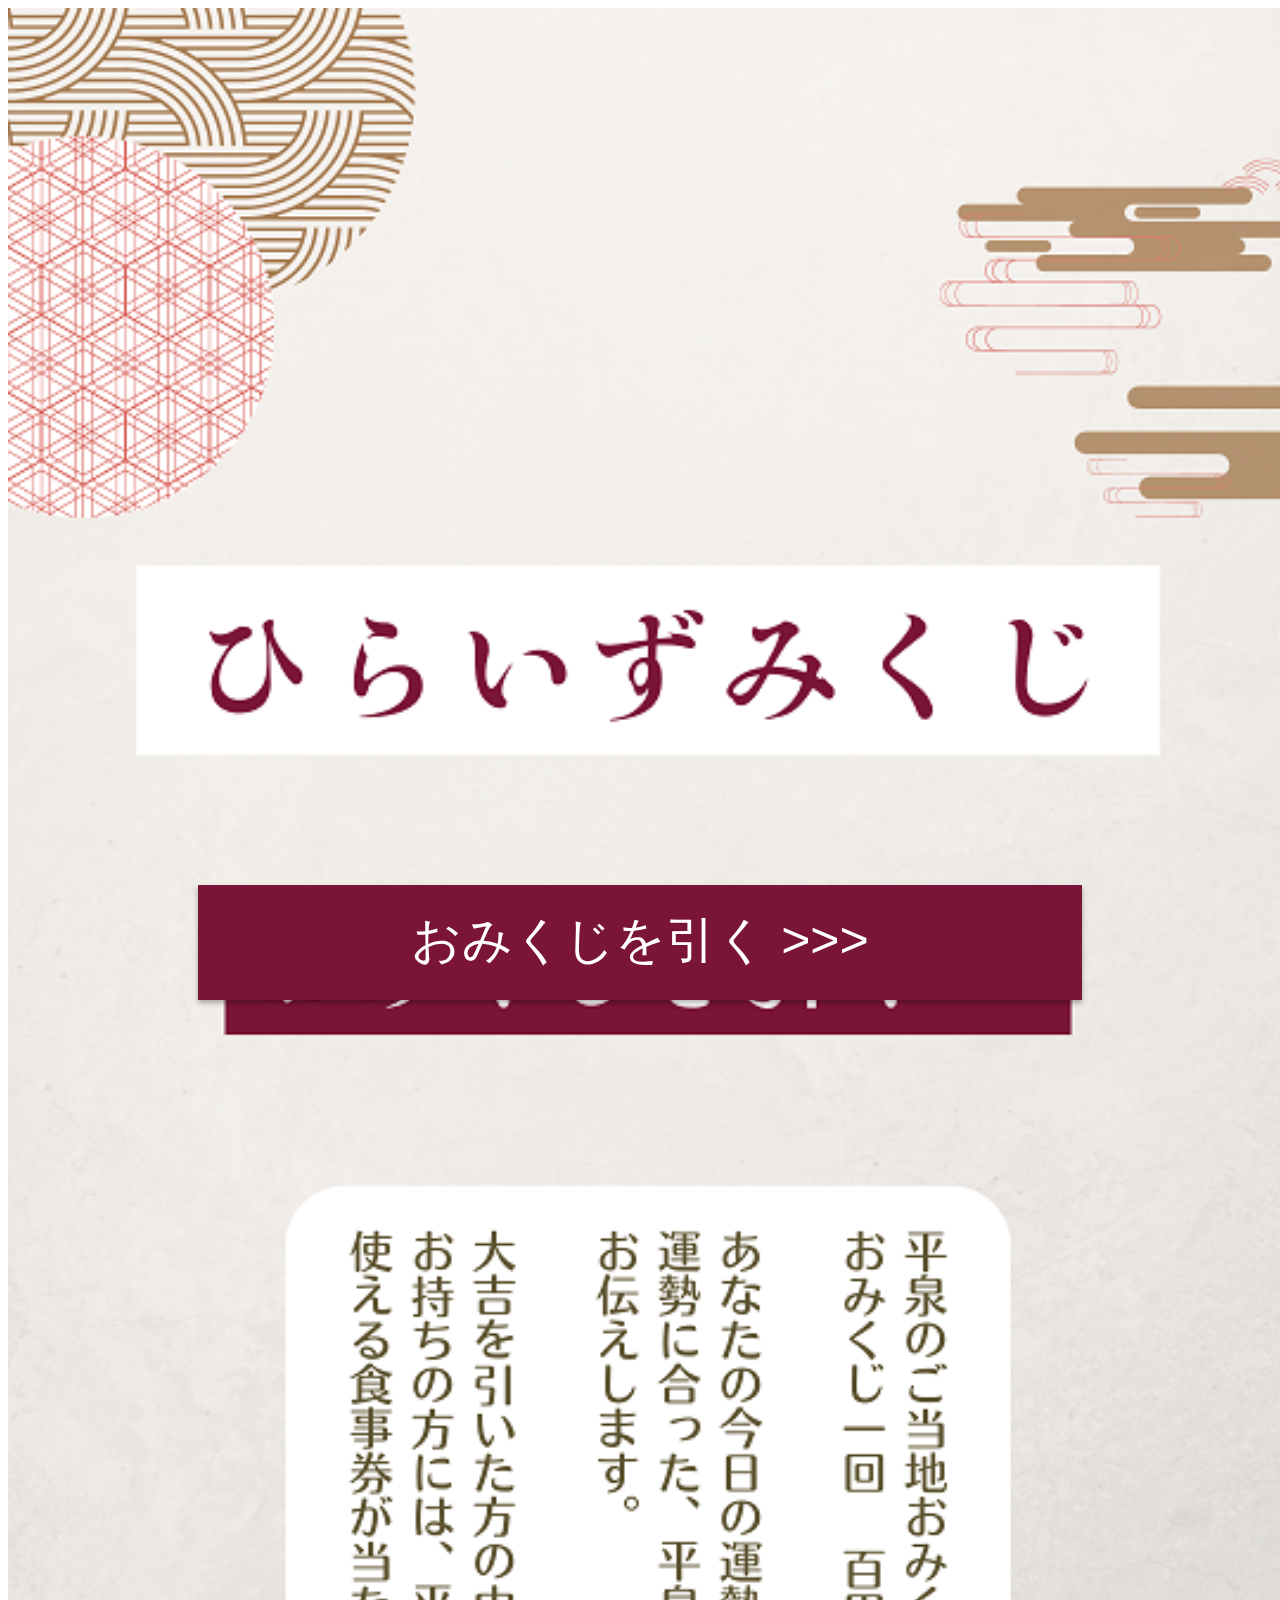
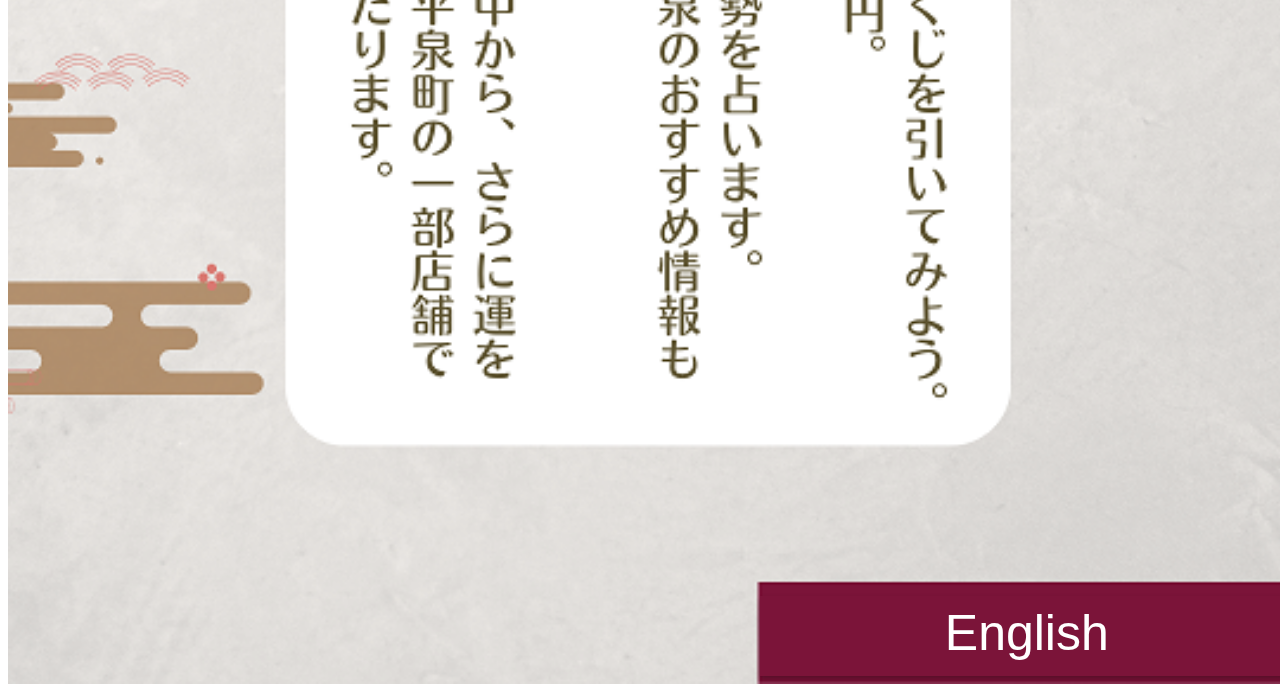
==== templates/index.html @ 28a49ebe "draw omikuji" ====
<!DOCTYPE html>
<html>

<head>
        <link rel="stylesheet" type="text/css" href="../static/css/index_style.css" />
        <title>Hiraizu-mikuji</title>
</head>

<body>
        <div class="photo">
                <div class="button">
                        <a href="/result" class="btn btn--orange btn--cubic btn--shadow">おみくじを引く >>> </a>
                        <img src="../static/top_image.png">
                        <a href="" class="btn btn--language btn--cubic btn--shadow">English </a>
                </div>
        </div>
</body>

</html>
---- static/css/index_style.css ----
*,
*:before,
*:after {
  -webkit-box-sizing: inherit;
  box-sizing: inherit;
}

html {
  -webkit-box-sizing: border-box;
  box-sizing: border-box;
  font-size: 62.5%;
  /*rem算出をしやすくするために*/
}

.photo {
  /* background-image: url(../top_image.png);
  background-size: cover;
  background-position: center; */
  /* width: 100%;
  height: 1000px; */
  position: relative;
}

.photo img {
  width: 100vw;
}

a.btn--orange {
  color: #fff;
  background-color: #7b1439;
  border-bottom: 5px solid #7b1439;
  display: block;
  /* height: 40px; */
  width: 70%;
  margin: 0 auto;
  text-align: center;
  line-height: 110px;
  font-family: "kaisei tokumin", sans-serif;
  font-size: 50px;
  text-decoration: unset;
  position: absolute;
  top: 38.5%;
  left: 15%;
}

a.btn--language {
  color: #fff;
  background-color: #7b1439;
  border-bottom: 5px solid #7b1439;
  display: block;
  /* height: 40px; */
  width: 42.2%;
  margin: 0 auto;
  text-align: center;
  line-height: 75px;
  font-family: "kaisei tokumin", sans-serif;
  font-size: 50px;
  text-decoration: unset;
  position: absolute;
  left: 59.5%;
  bottom: 0.4%;
}

a.btn--orange:hover {
  margin-top: 3px;
  color: #fff;
  background: #7b1439;
  border-bottom: 2px solid #7b1439;
}

a.btn--shadow {
  -webkit-box-shadow: 0 3px 5px rgba(0, 0, 0, .3);
  box-shadow: 0 3px 5px rgba(0, 0, 0, .3);
}
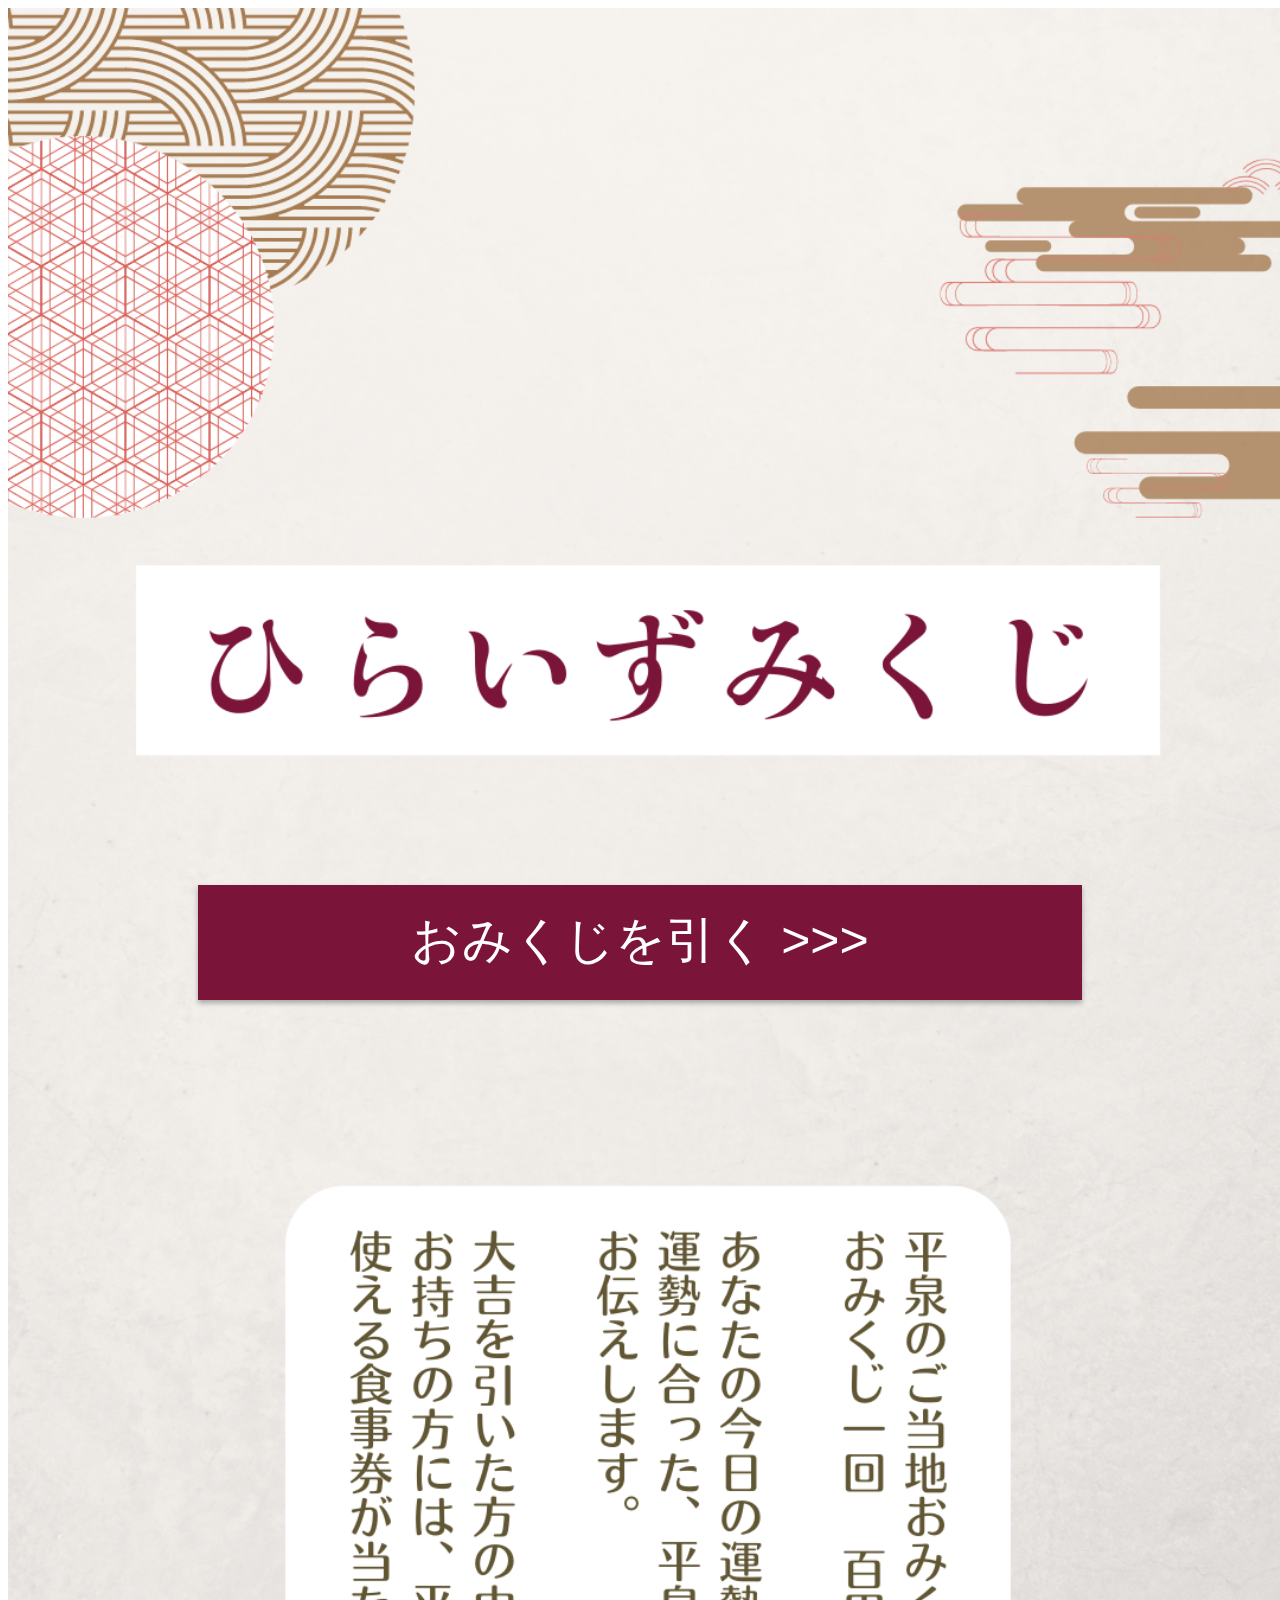
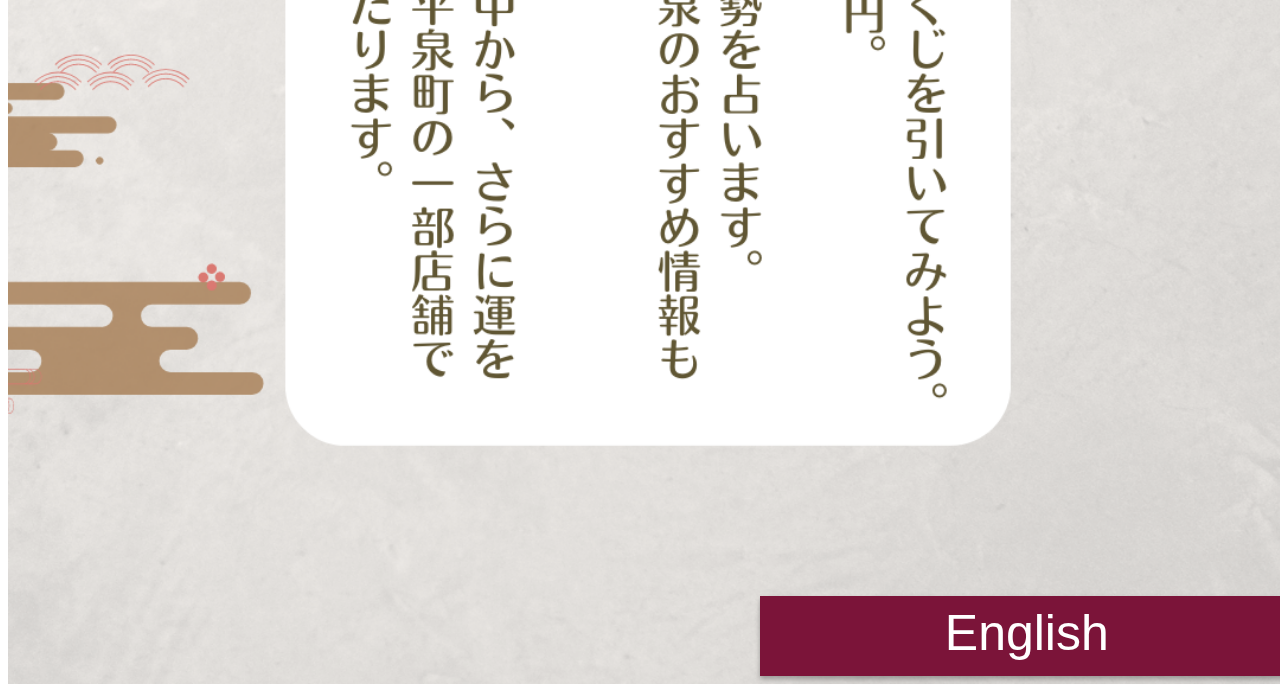
==== commit 8dad8f52: "video added" ====
--- a/templates/index.html
+++ b/templates/index.html
@@ -9,9 +9,9 @@
 <body>
         <div class="photo">
                 <div class="button">
-                        <a href="/result" class="btn btn--orange btn--cubic btn--shadow">おみくじを引く >>> </a>
+                        <a href="/hiku" class="btn btn--orange btn--cubic btn--shadow">おみくじを引く >>> </a>
                         <img src="../static/top_image.png">
-                        <a href="" class="btn btn--language btn--cubic btn--shadow">English </a>
+                        <a href="/top_eng" class="btn btn--language btn--cubic btn--shadow">English </a>
                 </div>
         </div>
 </body>
--- a/static/css/index_style.css
+++ b/static/css/index_style.css
@@ -31,7 +31,7 @@
   border-bottom: 5px solid #7b1439;
   display: block;
   /* height: 40px; */
-  width: 70%;
+  width: 70%; 
   margin: 0 auto;
   text-align: center;
   line-height: 110px;
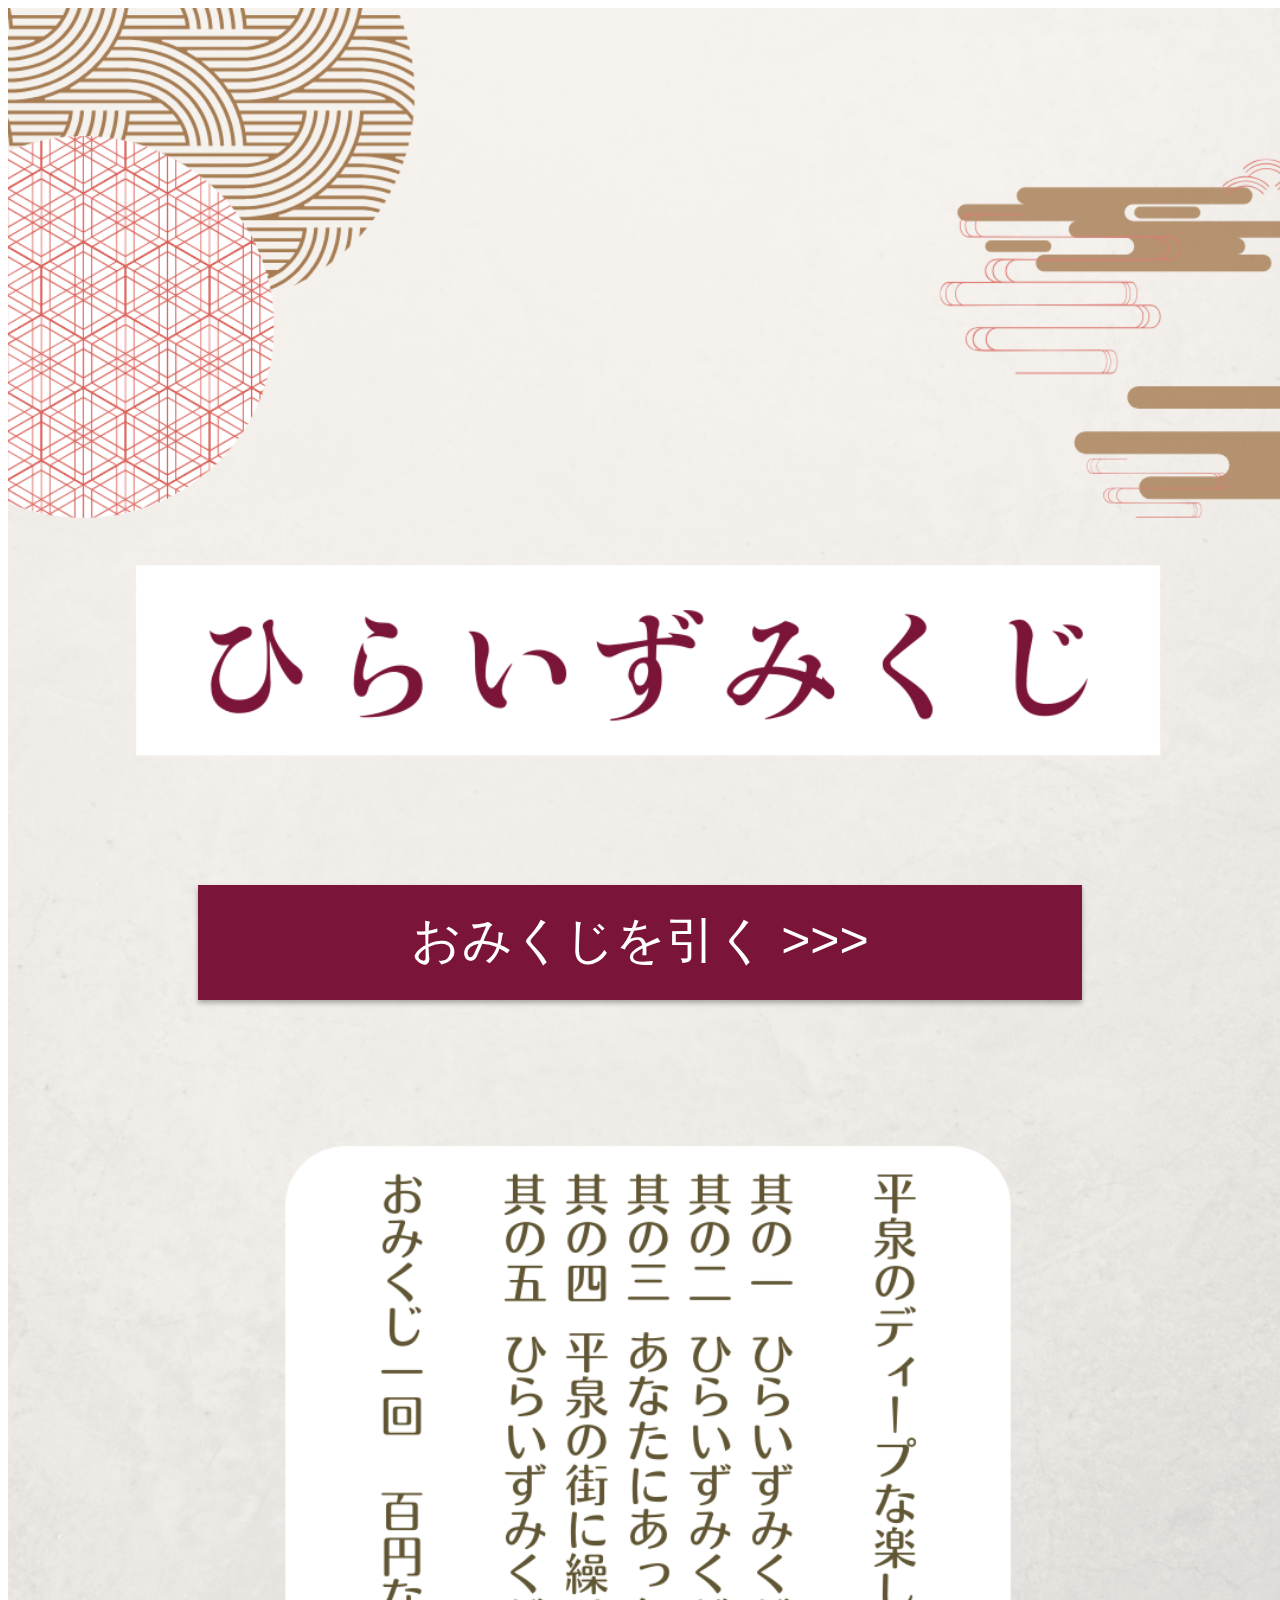
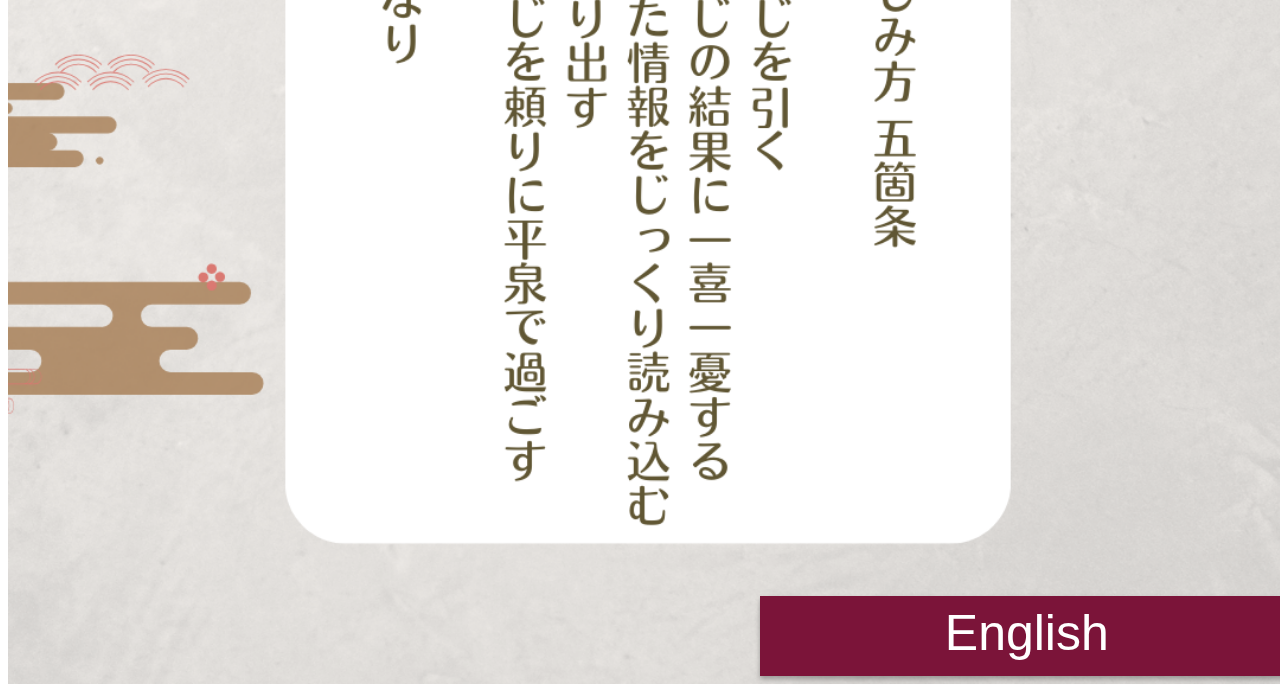
==== commit 8d567524: "top画像変更" ====
--- a/templates/index.html
+++ b/templates/index.html
@@ -10,7 +10,7 @@
         <div class="photo">
                 <div class="button">
                         <a href="/hiku" class="btn btn--orange btn--cubic btn--shadow">おみくじを引く >>> </a>
-                        <img src="../static/top_image.png">
+                        <img src="../static/top_image2.png">
                         <a href="/top_eng" class="btn btn--language btn--cubic btn--shadow">English </a>
                 </div>
         </div>
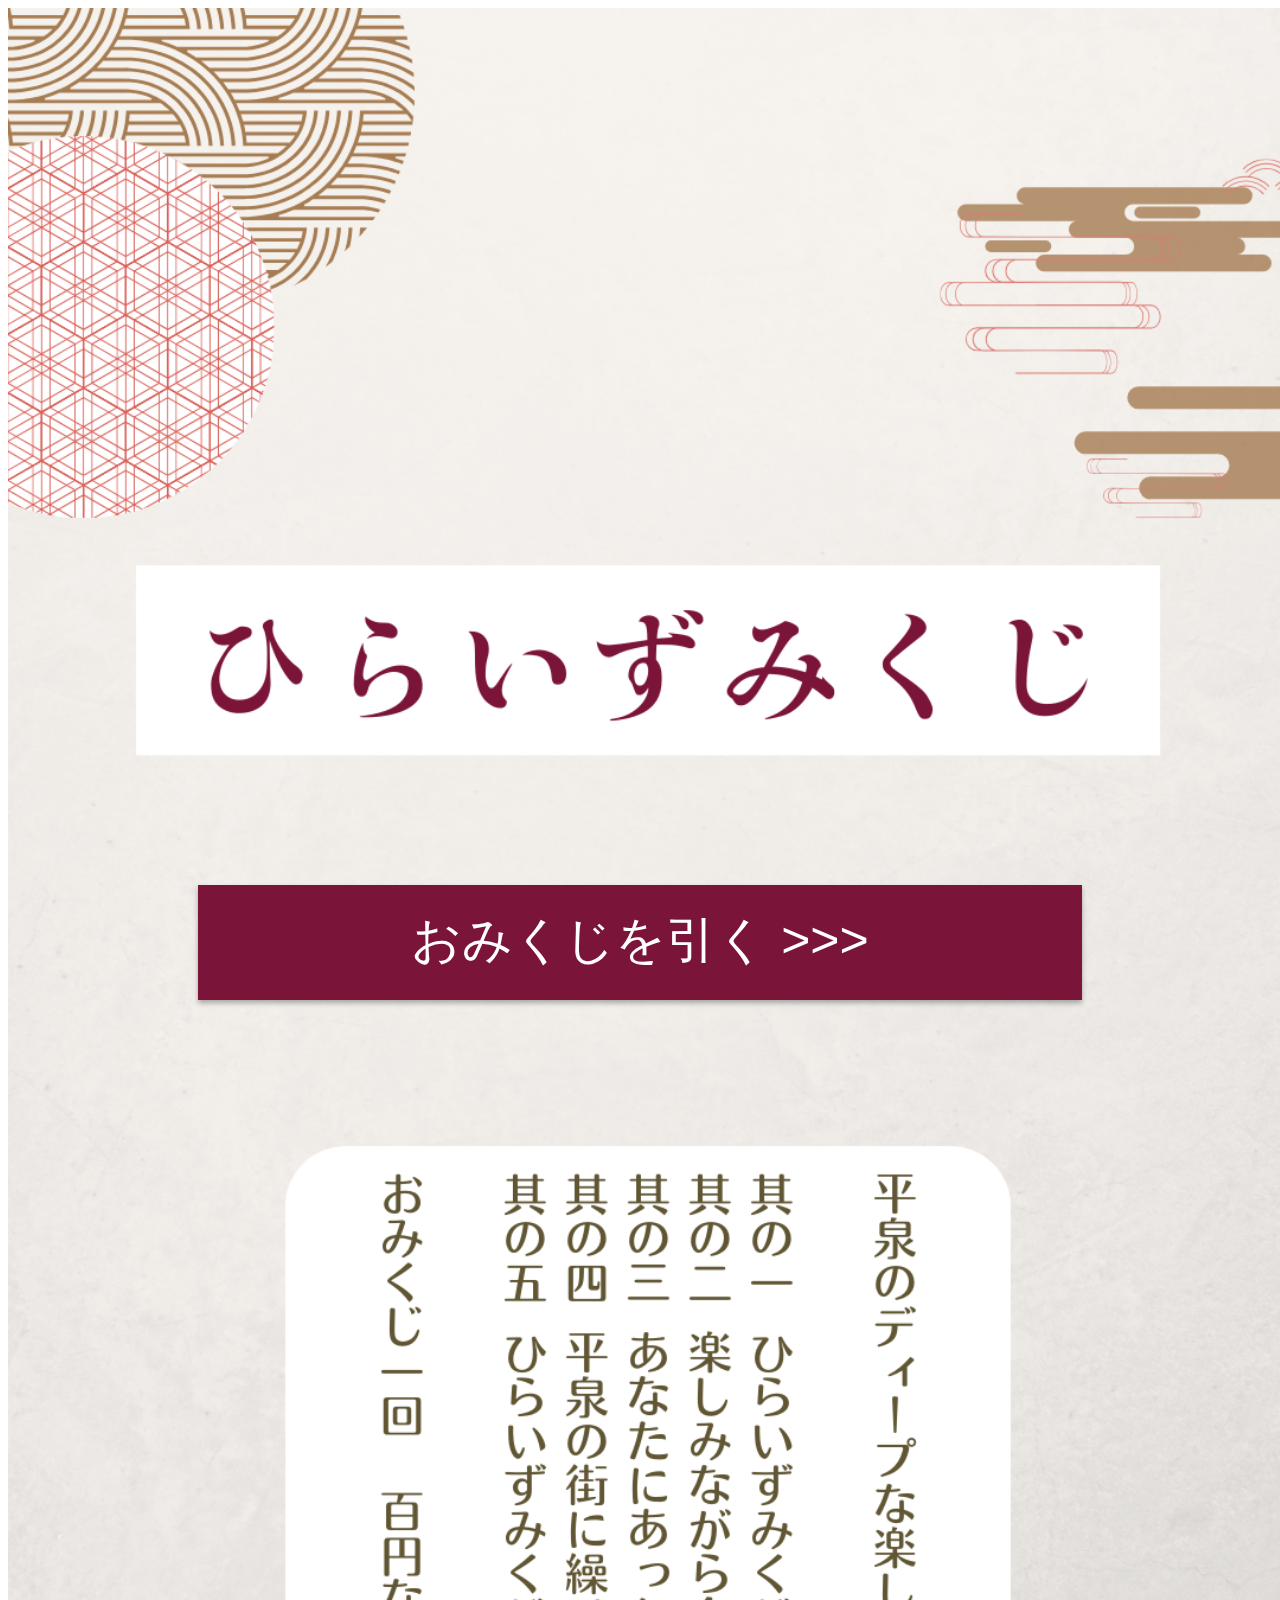
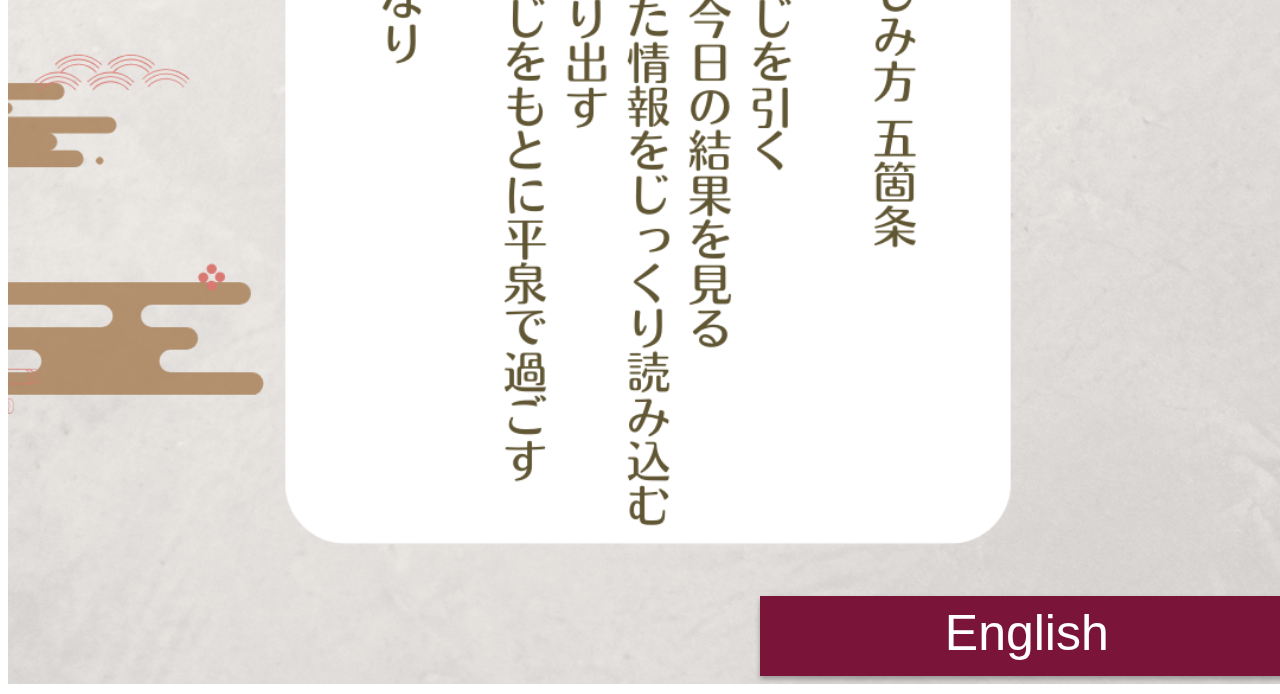
==== commit 43f84b12: "top変更" ====
--- a/templates/index.html
+++ b/templates/index.html
@@ -9,8 +9,8 @@
 <body>
         <div class="photo">
                 <div class="button">
-                        <a href="/hiku" class="btn btn--orange btn--cubic btn--shadow">おみくじを引く >>> </a>
-                        <img src="../static/top_image2.png">
+                        <a href="/payment" class="btn btn--orange btn--cubic btn--shadow">おみくじを引く >>> </a>
+                        <img src="../static/top_image3.png">
                         <a href="/top_eng" class="btn btn--language btn--cubic btn--shadow">English </a>
                 </div>
         </div>
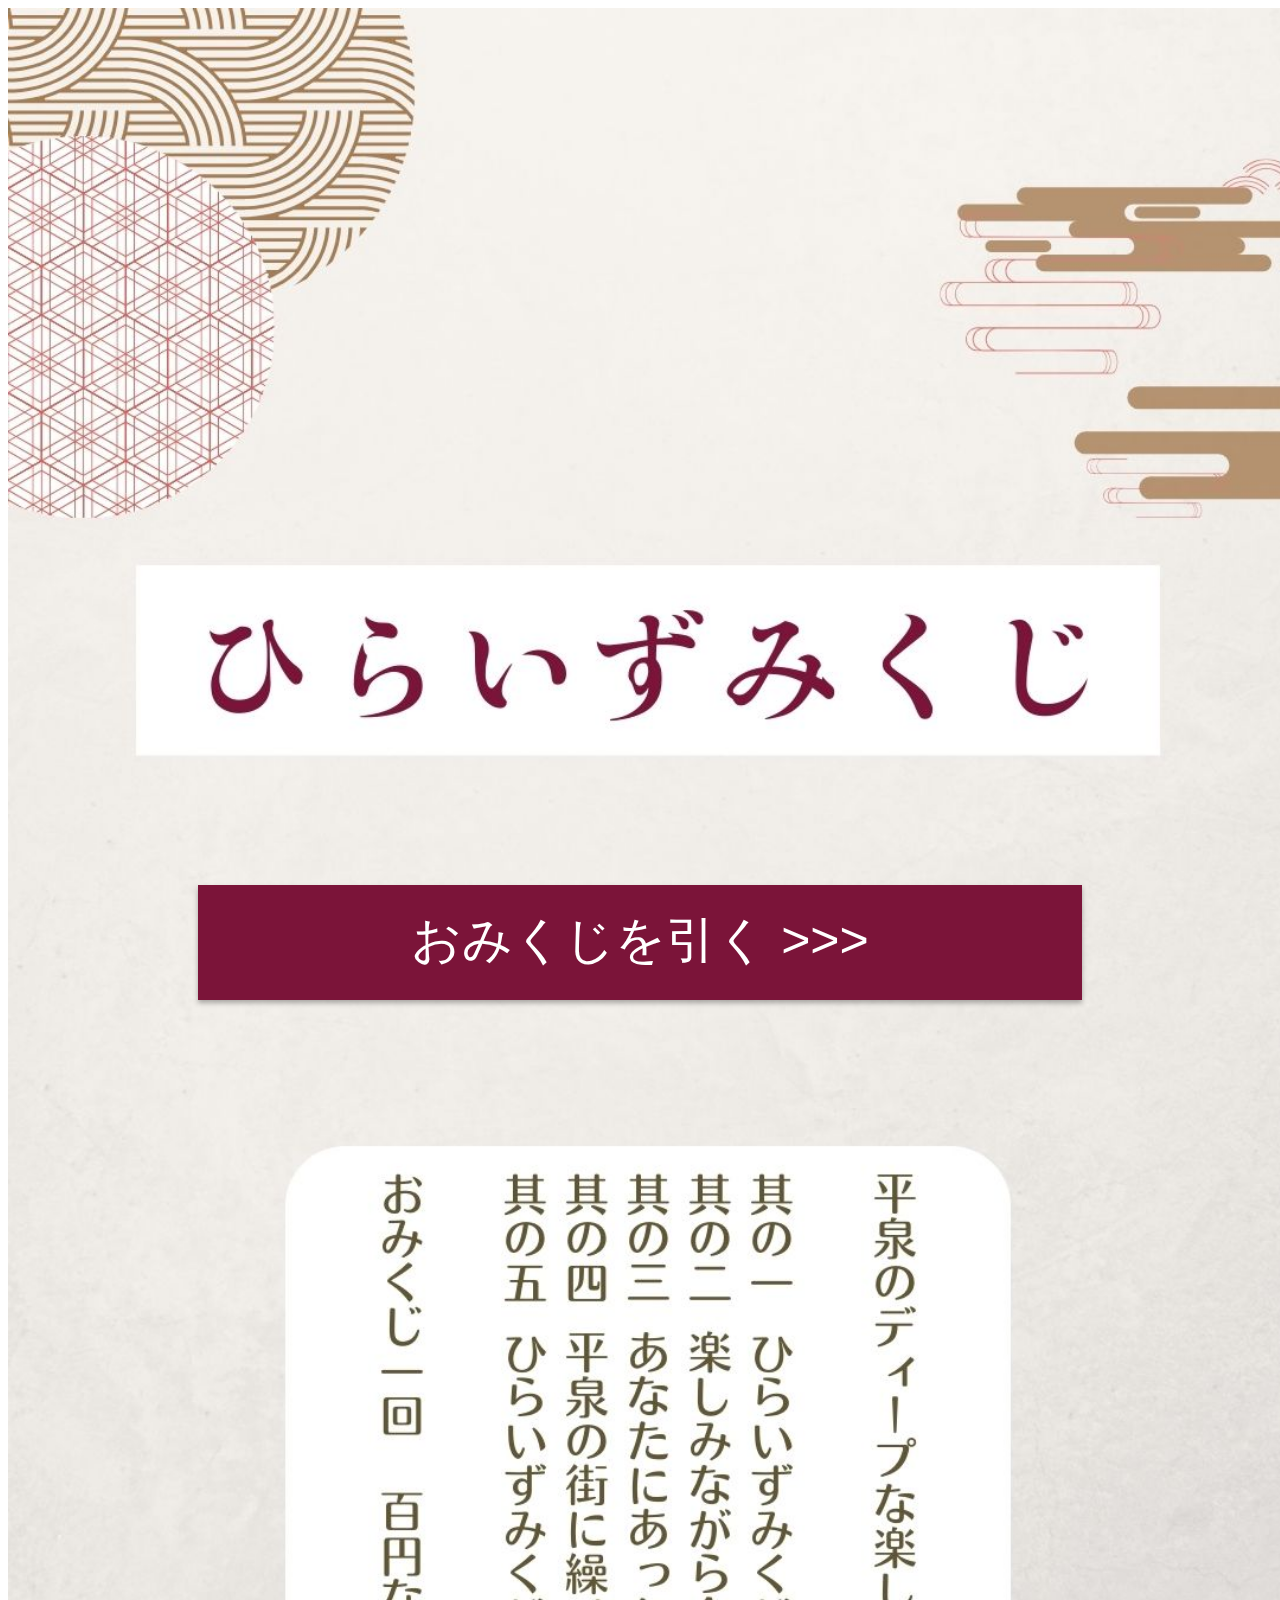
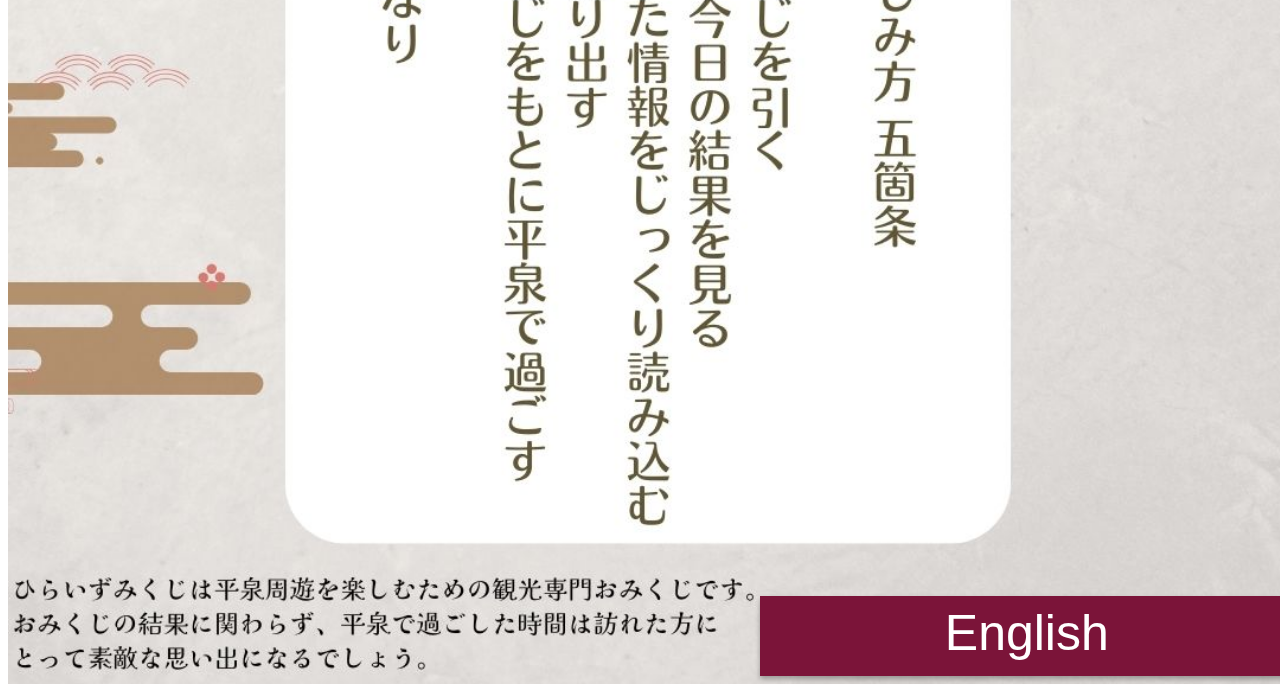
==== commit d2e30875: "注意書き追加" ====
--- a/templates/index.html
+++ b/templates/index.html
@@ -10,7 +10,7 @@
         <div class="photo">
                 <div class="button">
                         <a href="/payment" class="btn btn--orange btn--cubic btn--shadow">おみくじを引く >>> </a>
-                        <img src="../static/top_image3.png">
+                        <img src="../static/top_image5.jpg">
                         <a href="/top_eng" class="btn btn--language btn--cubic btn--shadow">English </a>
                 </div>
         </div>
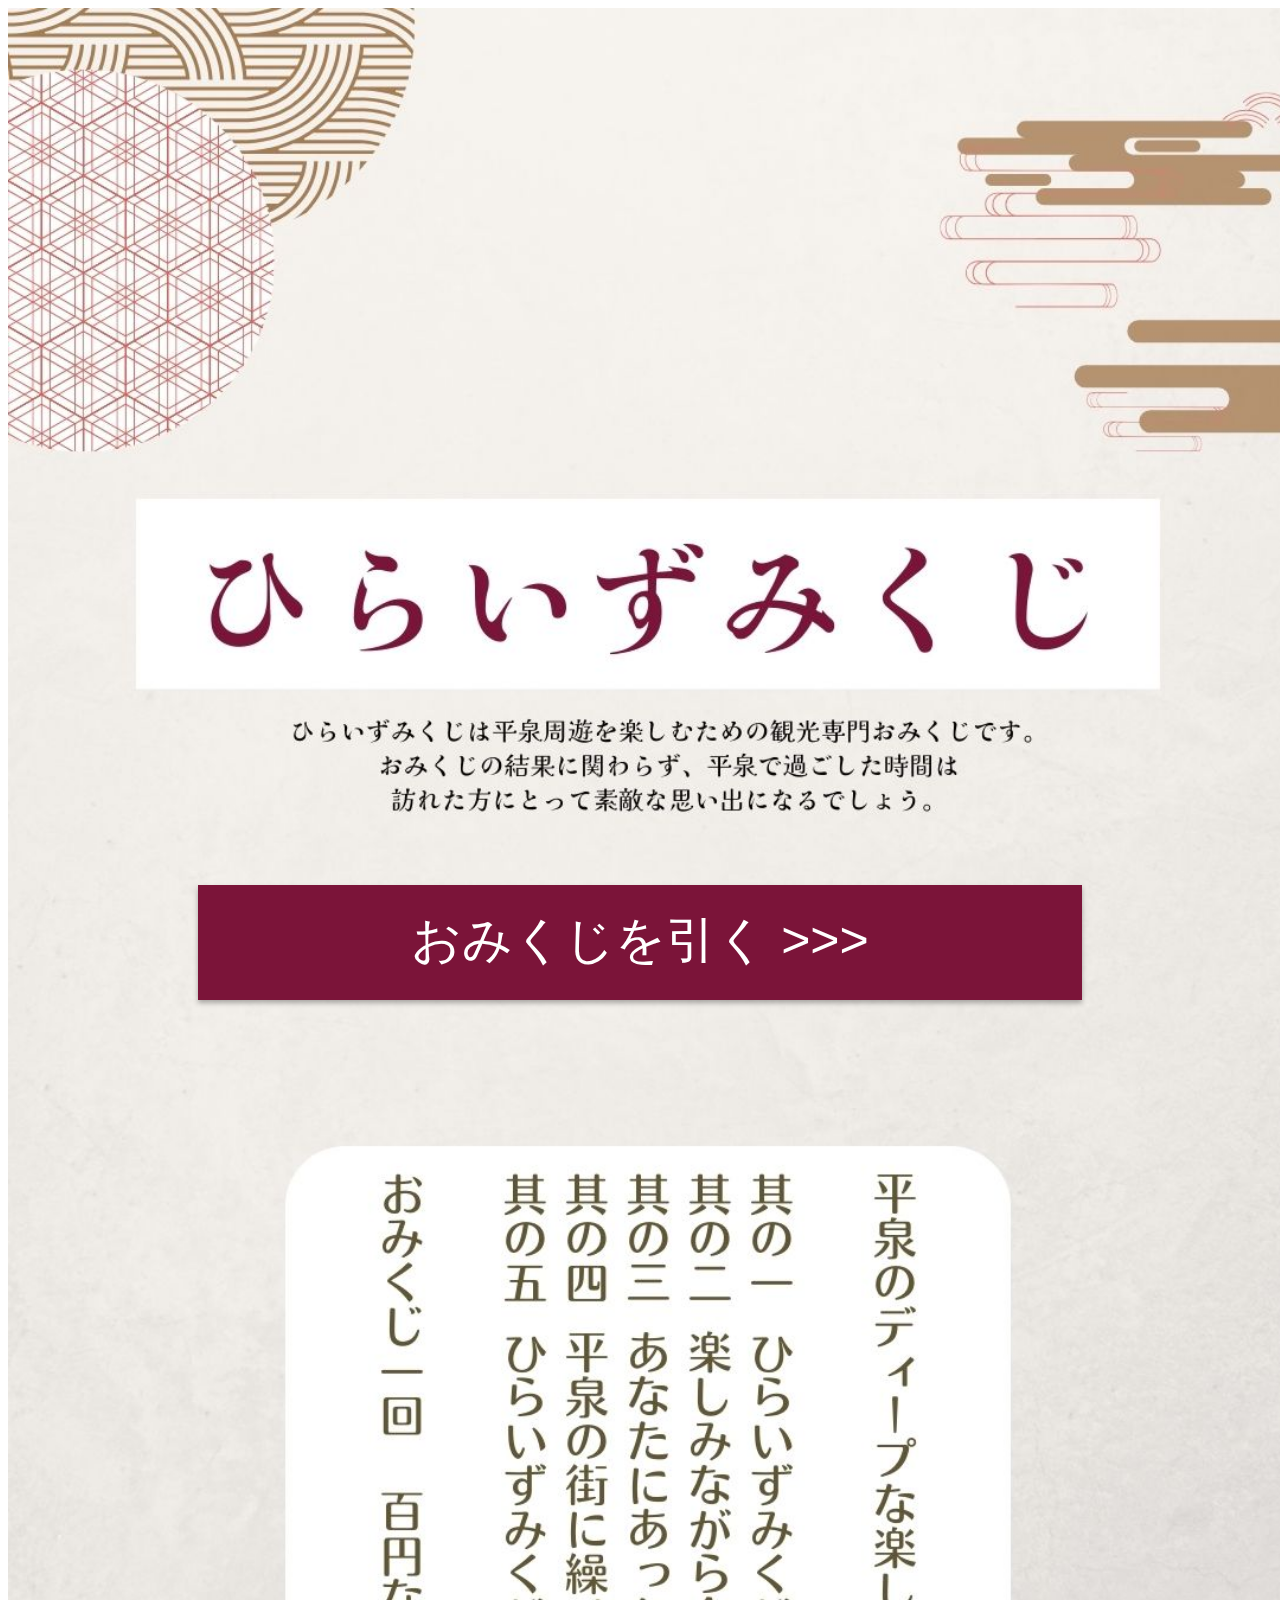
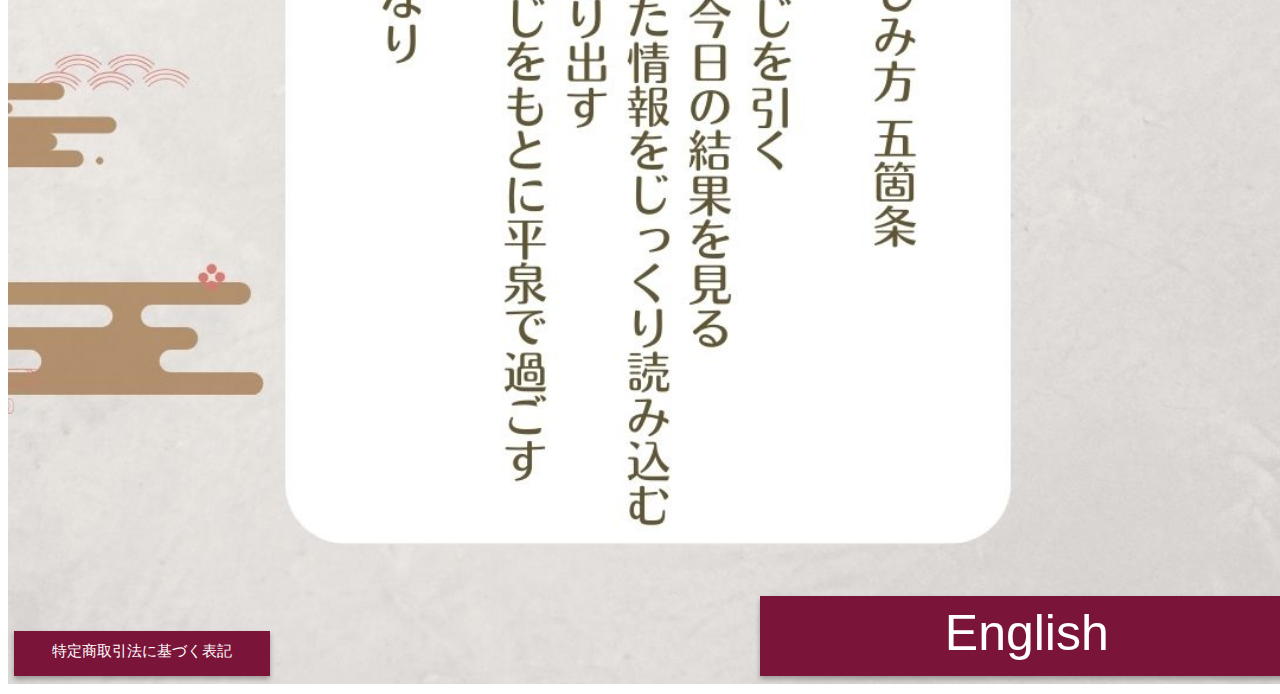
==== commit 4899661e: "10月31日" ====
--- a/templates/index.html
+++ b/templates/index.html
@@ -10,10 +10,11 @@
         <div class="photo">
                 <div class="button">
                         <a href="/payment" class="btn btn--orange btn--cubic btn--shadow">おみくじを引く >>> </a>
-                        <img src="../static/top_image5.jpg">
+                        <img src="../static/top_image6.jpg">
+                        <a href="/info" class="btn btn--commerce btn--cubic btn--shadow">特定商取引法に基づく表記 </a>
                         <a href="/top_eng" class="btn btn--language btn--cubic btn--shadow">English </a>
                 </div>
         </div>
 </body>
 
-</html>
+</html>--- a/static/css/index_style.css
+++ b/static/css/index_style.css
@@ -31,11 +31,11 @@
   border-bottom: 5px solid #7b1439;
   display: block;
   /* height: 40px; */
-  width: 70%; 
+  width: 70%;
   margin: 0 auto;
   text-align: center;
   line-height: 110px;
-  font-family: "kaisei tokumin", sans-serif;
+  font-family: "Arial", "メイリオ";
   font-size: 50px;
   text-decoration: unset;
   position: absolute;
@@ -53,11 +53,29 @@
   margin: 0 auto;
   text-align: center;
   line-height: 75px;
-  font-family: "kaisei tokumin", sans-serif;
+  font-family: "Arial", "メイリオ";
   font-size: 50px;
   text-decoration: unset;
   position: absolute;
   left: 59.5%;
+  bottom: 0.4%;
+}
+
+a.btn--commerce {
+  color: #fff;
+  background-color: #7b1439;
+  border-bottom: 5px solid #7b1439;
+  display: block;
+  /* height: 40px; */
+  width: 20.2%;
+  margin: 0 auto;
+  text-align: center;
+  line-height: 40px;
+  font-family: "Arial", "メイリオ";
+  font-size: 15px;
+  text-decoration: unset;
+  position: absolute;
+  left: 0.5%;
   bottom: 0.4%;
 }
 
